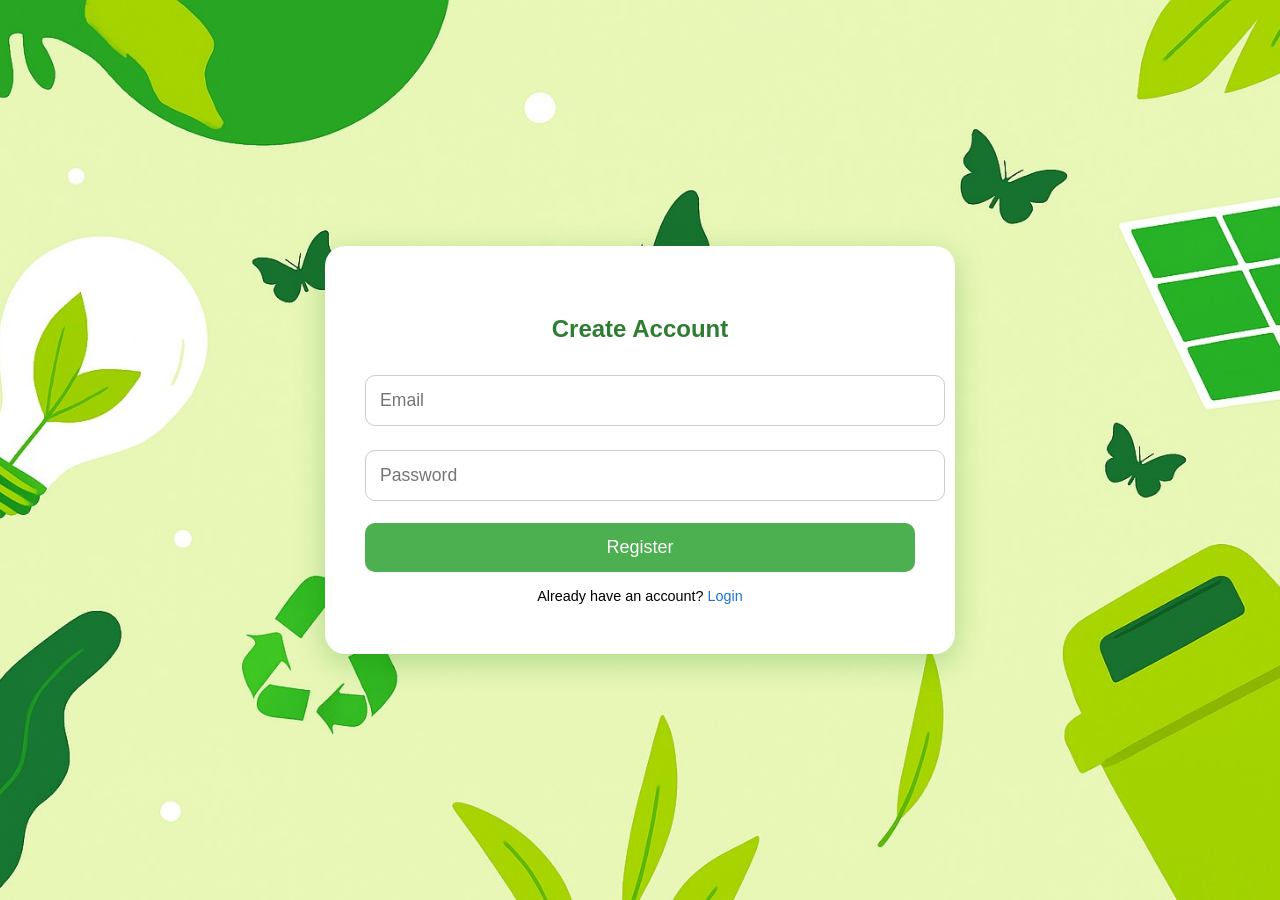
==== register.html @ 78f2e46e "Add files via upload" ====
<!DOCTYPE html>
<html lang="en">
<head>
  <meta charset="UTF-8">
  <title>Register - Recycling Hub</title>
  <meta name="viewport" content="width=device-width, initial-scale=1.0">
  <style>
    body {
      margin: 0;
      padding: 0;
      font-family: Arial, sans-serif;
      background: #e8f5e9;
      display: flex;
      justify-content: center;
      align-items: center;
      height: 100vh;
    }

    .form-container {
  background-color: #ffffff;
  padding: 50px 40px;
  border-radius: 20px;
  box-shadow: 0 8px 30px rgba(0, 128, 0, 0.25);
  width: 550px; /* Significantly wider */
  max-width: 90%; /* Makes it responsive */
  text-align: center;
}


    h2 {
      color: #2e7d32;
      margin-bottom: 20px;
    }

    form input {
  width: 100%;
  padding: 14px;
  margin: 12px 0;
  border-radius: 10px;
  border: 1px solid #ccc;
  font-size: 1.1rem;
}

form button {
  width: 100%;
  padding: 14px;
  background-color: #4caf50;
  color: white;
  font-size: 18px;
  border: none;
  border-radius: 10px;
  cursor: pointer;
}


    form button:hover {
      background-color: #388e3c;
    }

    #message {
      margin-top: 15px;
      font-weight: bold;
    }

    .link {
      margin-top: 15px;
      font-size: 0.9rem;
    }

    .link a {
      color: #1976d2;
      text-decoration: none;
    }

    .link a:hover {
      text-decoration: underline;
    }
  </style>
<link rel="stylesheet" href="style.css" />
</head>
<body>
  <div class="form-container">
    <h2>Create Account</h2>
    <form id="register-form">
      <input type="email" id="email" placeholder="Email" required>
      <input type="password" id="password" placeholder="Password" required>
      <button type="submit">Register</button>
    </form>
    <p id="message"></p>
    <div class="link">
      Already have an account? <a href="login.html">Login</a>
    </div>
  </div>

  <script>
    document.getElementById("register-form").addEventListener("submit", async function(e) {
      e.preventDefault();
      const email = document.getElementById("email").value;
      const password = document.getElementById("password").value;
      const message = document.getElementById("message");

      try {
        const res = await fetch("http://localhost:5000/auth/register", {
          method: "POST",
          headers: { "Content-Type": "application/json" },
          body: JSON.stringify({ email, password })
        });

        const data = await res.json();

        if (res.ok) {
          message.style.color = "green";
          message.textContent = "Registration successful! You can now log in.";
        } else {
          message.style.color = "red";
          message.textContent = data.error || "Registration failed.";
        }
      } catch (err) {
        console.error("Registration error:", err);
        message.style.color = "red";
        message.textContent = "Server error. Try again.";
      }
    });
  </script>
</body>
</html>
---- style.css ----
body {
  font-family: Arial, sans-serif;
  background-image: url('images/background.jpg'); 
  background-size: cover;
  background-position: center;
  background-repeat: no-repeat;
  background-attachment: fixed;

  display: flex;
  justify-content: center;
  align-items: center;
  height: 100vh;
  margin: 0;
  text-align: center;
}

/* Optional: semi-transparent white container to improve contrast */
.container {
  background: #ffffffcc;
  padding: 30px;
  border-radius: 15px;
  box-shadow: 0 6px 20px rgb(0 0 0 / 0.4);
  max-width: 800px;
  width: 90%;
}

.container h1 {
  color: #096632;
  margin-bottom: 30px;
}

input, textarea {
  width: 100%;
  padding: 10px;
  margin: 10px 0;
  border: 1px solid #ccc;
  border-radius: 5px;
}

button {
  padding: 10px 20px;
  background-color: #28a745;
  border: none;
  color: #ffffff;
  font-size: 1rem;
  border-radius: 5px;
  cursor: pointer;
  margin-top: 10px;
}

button:hover {
  background-color: #218838;
}

/* Categories Section */
.categories {
  display: flex;
  flex-wrap: wrap;
  justify-content: center;
  gap: 30px;
}

.category {
  width: 30%;
  text-align: center;
  cursor: pointer;
}

.category img {
  width: 120px;
  height: 120px;
  object-fit: cover;
  border: none;
  border-radius: 15px;
  transition: transform 0.3s, box-shadow 0.3s ease-in-out;
}

.category img:hover {
  transform: scale(1.1);
  box-shadow: 0px 5px 15px rgb(0 0 0 / 0.5);
}

/* Dashboard Section */
.dashboard-links {
  display: grid;
  grid-template-columns: repeat(auto-fit, minmax(100px, 1fr));  
  gap: 20px;
}

.dashboard-links button {
  padding: 20px;
  background: #dff5e0;
  border: none;
  color: #096632;
  font-size: 1rem;
  border-radius: 12px;
  cursor: pointer;
  transform: translateY(0);
  transition: transform 0.3s ease, box-shadow 0.3s ease;
  width: 100%;
}

.dashboard-links button:hover {
  transform: translateY(-5px);
  box-shadow: 0px 5px 15px rgb(0 0 0 / 0.5);
}

.dashboard-links button img {
  width: 120px;
  height: 120px;
  object-fit: cover;
  border-radius: 15px;
  margin-bottom: 10px;
}

.dashboard-links button p {
  color: #096632;
  font-size: 1.1rem;
  font-weight: bold;
}

.dashboard-links button {
  display: block;
  width: 100%;
  margin: 5px 0;
}
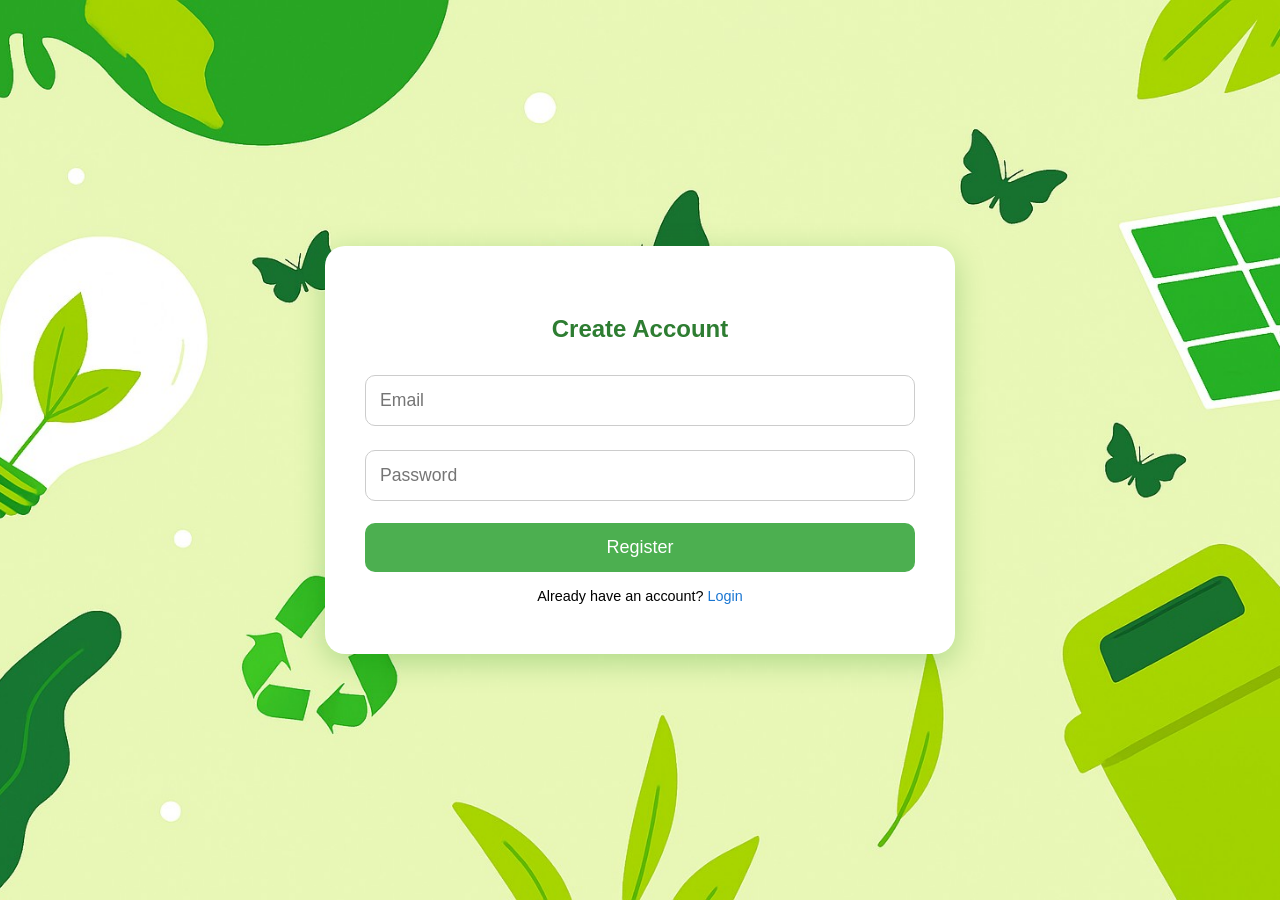
==== commit 0b70fcb2: "Update register.html" ====
--- a/register.html
+++ b/register.html
@@ -17,15 +17,14 @@
     }
 
     .form-container {
-  background-color: #ffffff;
-  padding: 50px 40px;
-  border-radius: 20px;
-  box-shadow: 0 8px 30px rgba(0, 128, 0, 0.25);
-  width: 550px; /* Significantly wider */
-  max-width: 90%; /* Makes it responsive */
-  text-align: center;
-}
-
+      background-color: #ffffff;
+      padding: 50px 40px;
+      border-radius: 20px;
+      box-shadow: 0 8px 30px rgba(0, 128, 0, 0.25);
+      width: 550px; /* Significantly wider */
+      max-width: 90%; /* Makes it responsive */
+      text-align: center;
+    }
 
     h2 {
       color: #2e7d32;
@@ -33,25 +32,25 @@
     }
 
     form input {
-  width: 100%;
-  padding: 14px;
-  margin: 12px 0;
-  border-radius: 10px;
-  border: 1px solid #ccc;
-  font-size: 1.1rem;
-}
+      width: 100%;
+      padding: 14px;
+      margin: 12px 0;
+      border-radius: 10px;
+      border: 1px solid #ccc;
+      font-size: 1.1rem;
+      box-sizing: border-box; /* Prevents input stretching over container boundaries */
+    }
 
-form button {
-  width: 100%;
-  padding: 14px;
-  background-color: #4caf50;
-  color: white;
-  font-size: 18px;
-  border: none;
-  border-radius: 10px;
-  cursor: pointer;
-}
-
+    form button {
+      width: 100%;
+      padding: 14px;
+      background-color: #4caf50;
+      color: white;
+      font-size: 18px;
+      border: none;
+      border-radius: 10px;
+      cursor: pointer;
+    }
 
     form button:hover {
       background-color: #388e3c;
@@ -76,7 +75,7 @@
       text-decoration: underline;
     }
   </style>
-<link rel="stylesheet" href="style.css" />
+  <link rel="stylesheet" href="style.css" />
 </head>
 <body>
   <div class="form-container">
@@ -93,33 +92,39 @@
   </div>
 
   <script>
-    document.getElementById("register-form").addEventListener("submit", async function(e) {
+    document.getElementById("register-form").addEventListener("submit", function(e) {
       e.preventDefault();
-      const email = document.getElementById("email").value;
-      const password = document.getElementById("password").value;
+      const email = document.getElementById("email").value.trim();
+      const password = document.getElementById("password").value.trim();
       const message = document.getElementById("message");
 
-      try {
-        const res = await fetch("http://localhost:5000/auth/register", {
-          method: "POST",
-          headers: { "Content-Type": "application/json" },
-          body: JSON.stringify({ email, password })
-        });
+      if (!email || !password) {
+        message.style.color = "red";
+        message.textContent = "Please fill in all fields.";
+        return;
+      }
 
-        const data = await res.json();
+      // Read current accounts from local browser storage
+      let users = JSON.parse(localStorage.getItem("registeredUsers") || "[]");
 
-        if (res.ok) {
-          message.style.color = "green";
-          message.textContent = "Registration successful! You can now log in.";
-        } else {
-          message.style.color = "red";
-          message.textContent = data.error || "Registration failed.";
-        }
-      } catch (err) {
-        console.error("Registration error:", err);
+      // Verify if email profile is unique
+      if (users.some(u => u.email === email)) {
         message.style.color = "red";
-        message.textContent = "Server error. Try again.";
+        message.textContent = "Account already exists with this email.";
+        return;
       }
+
+      // Store credentials locally inside browser memory
+      users.push({ email, password });
+      localStorage.setItem("registeredUsers", JSON.stringify(users));
+
+      message.style.color = "green";
+      message.textContent = "Registration successful! Redirecting to login...";
+      
+      // Automatic redirect sequence
+      setTimeout(() => { 
+        window.location.href = "login.html"; 
+      }, 1500);
     });
   </script>
 </body>
